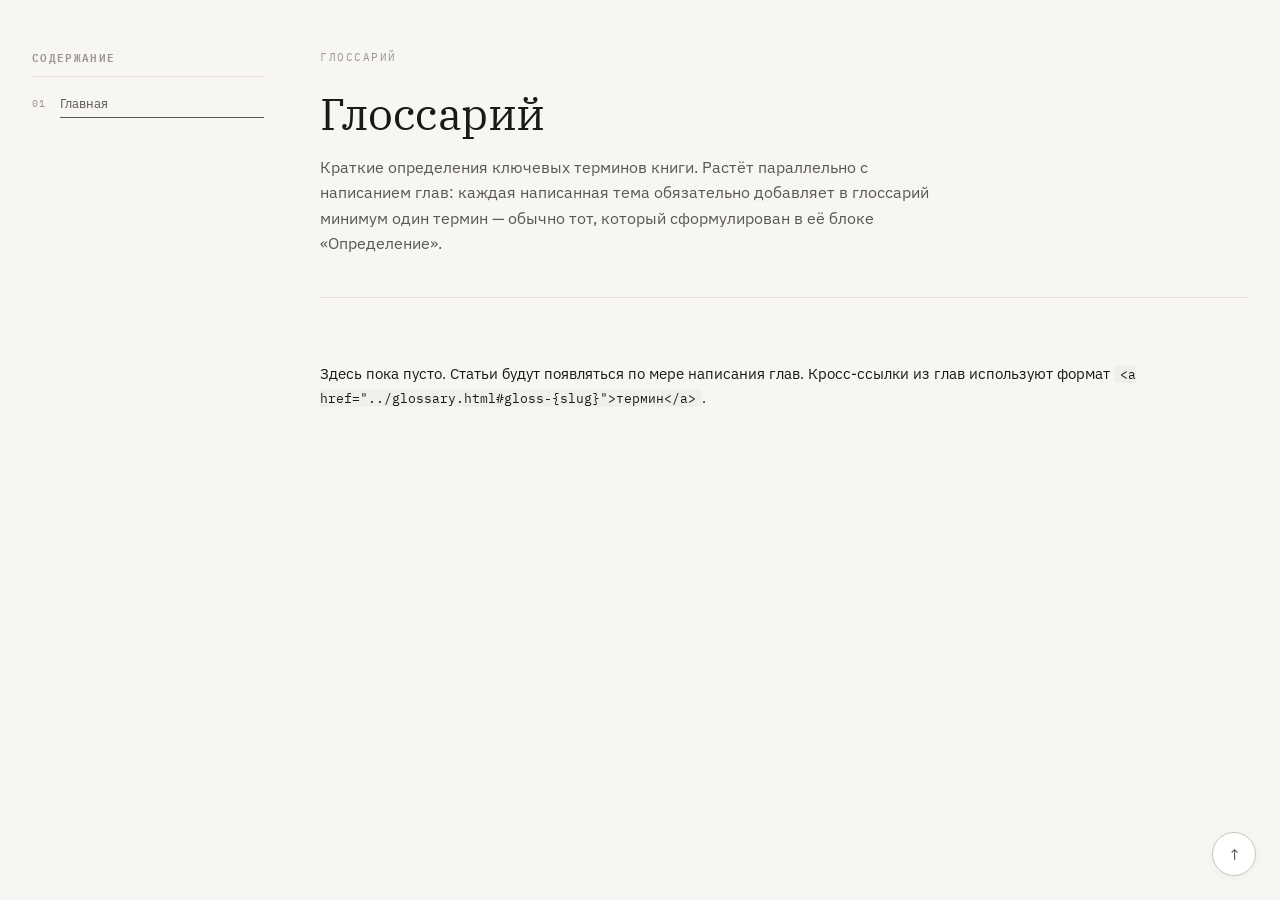
==== glossary.html @ 3cd554d7 "Каркас глоссария, путь в 00-intro, dependabot" ====
<!DOCTYPE html>
<html lang="ru">
<head>
  <meta charset="UTF-8">
  <meta name="viewport" content="width=device-width, initial-scale=1.0">
  <title>Глоссарий — Системный анализ: карманный справочник</title>
  <link rel="stylesheet" href="styles.css">
</head>
<body>
<div class="layout">

<!-- TOC-GLOBAL-INCLUDE -->
<aside class="toc-global">
  <div class="toc-label">Содержание</div>
  <ol>
    <li><a href="index.html">Главная</a></li>
  </ol>
</aside>
<!-- /TOC-GLOBAL-INCLUDE -->

<main>

<article class="chapter" id="glossary">

  <header class="chapter-header">
    <span class="chapter-num">Глоссарий</span>
    <h1>Глоссарий</h1>
    <p class="chapter-lede">
      Краткие определения ключевых терминов книги. Растёт параллельно с написанием глав: каждая написанная тема обязательно добавляет в глоссарий минимум один термин — обычно тот, который сформулирован в её блоке «Определение».
    </p>
  </header>

  <p class="section-lede" style="margin-top: 2rem;">
    Здесь пока пусто. Статьи будут появляться по мере написания глав.
    Кросс-ссылки из глав используют формат <code>&lt;a href="../glossary.html#gloss-{slug}"&gt;термин&lt;/a&gt;</code>.
  </p>

  <!-- Пример структуры будущей статьи (закомментирован):

  <section id="gloss-idempotency">
    <h2>Идемпотентность</h2>
    <p>Свойство операции, при котором повторное выполнение с теми же входными данными
    приводит к тому же результату. См. <a href="chapters/15-cross-cutting.html#ch15-idempotency">гл. 15</a>.</p>
  </section>

  -->

</article>

</main>

</div>

<a href="#top" class="back-to-top" aria-label="Наверх">↑</a>

</body>
</html>
---- styles.css ----
/* =====================================================
   Системный анализ: карманный справочник
   Дизайн-система v1.0
   ===================================================== */

@import url('https://fonts.googleapis.com/css2?family=IBM+Plex+Sans:wght@400;500;600;700&family=IBM+Plex+Mono:wght@400;500&family=IBM+Plex+Serif:ital,wght@0,400;1,400;1,500&display=swap');

*, *::before, *::after { box-sizing: border-box; margin: 0; padding: 0; }

:root {
  /* Базовые */
  --bg: #f7f6f3;
  --surface: #ffffff;
  --surface-2: #f0efe9;
  --border: #e2e0d8;
  --border-strong: #c8c5bb;
  --text: #1a1917;
  --text-2: #5a5855;
  --text-3: #9a9793;

  /* Семантические — приглушённые */
  --def-bg: #f4f3fb;
  --def-border: #d8d4ef;
  --def-accent: #3c3489;

  --do-bg: #eff5ec;
  --do-border: #cfdfc6;
  --do-accent: #27500a;

  --dont-bg: #fbf0eb;
  --dont-border: #ecd3c8;
  --dont-accent: #712b13;

  --warn-bg: #fbf3e3;
  --warn-border: #ecdcb1;
  --warn-accent: #633806;

  /* Шрифты */
  --font: 'IBM Plex Sans', sans-serif;
  --serif: 'IBM Plex Serif', Georgia, serif;
  --mono: 'IBM Plex Mono', monospace;

  /* Радиусы */
  --r: 6px;
  --r-lg: 10px;
}

html { scroll-behavior: smooth; }

body {
  font-family: var(--font);
  background: var(--bg);
  color: var(--text);
  font-size: 14.5px;
  line-height: 1.65;
  padding: 0;
  -webkit-font-smoothing: antialiased;
}

/* ─────────────────────────────────────────────
   LAYOUT: левая навигация + контент + правая навигация
   ───────────────────────────────────────────── */

.layout {
  display: grid;
  grid-template-columns: 240px minmax(0, 1fr);
  max-width: 1280px;
  margin: 0 auto;
  gap: 48px;
  padding: 3rem 2rem;
}

/* На широких экранах появляется правая колонка с локальной навигацией главы */
@media (min-width: 1500px) {
  .layout {
    grid-template-columns: 240px minmax(0, 1fr) 220px;
    max-width: 1560px;
  }
}

/* ─────────────────────────────────────────────
   LEFT TOC (глобальная навигация по главам)
   ───────────────────────────────────────────── */

.toc-global {
  position: sticky;
  top: 2rem;
  align-self: start;
  max-height: calc(100vh - 4rem);
  overflow-y: auto;
  font-size: 13px;
  padding-right: 8px;
}

.toc-global .toc-label {
  font-size: 11px;
  font-weight: 600;
  letter-spacing: .12em;
  text-transform: uppercase;
  color: var(--text-3);
  font-family: var(--mono);
  margin-bottom: 14px;
  padding-bottom: 10px;
  border-bottom: 1px solid var(--border);
}

.toc-global .toc-part {
  margin-top: 18px;
  margin-bottom: 6px;
  font-family: var(--mono);
  font-size: 10px;
  letter-spacing: .12em;
  text-transform: uppercase;
  color: var(--text-3);
}
.toc-global .toc-part:first-child { margin-top: 0; }

.toc-global ol {
  list-style: none;
  padding: 0;
  counter-reset: tocchap;
}
.toc-global ol li {
  counter-increment: tocchap;
  position: relative;
  padding-left: 28px;
  margin-bottom: 3px;
}
.toc-global ol li::before {
  content: counter(tocchap, decimal-leading-zero);
  position: absolute;
  left: 0;
  top: 5px;
  font-family: var(--mono);
  font-size: 10px;
  color: var(--text-3);
  letter-spacing: .05em;
}
.toc-global ol li a {
  color: var(--text-2);
  text-decoration: none;
  display: block;
  padding: 4px 0;
  line-height: 1.35;
  transition: color .15s;
}
.toc-global ol li a:hover,
.toc-global ol li a.is-current {
  color: var(--text);
  font-weight: 500;
}

/* ─────────────────────────────────────────────
   RIGHT TOC (локальная навигация по темам главы)
   ───────────────────────────────────────────── */

.toc-local {
  display: none;
  position: sticky;
  top: 2rem;
  align-self: start;
  max-height: calc(100vh - 4rem);
  overflow-y: auto;
  font-size: 12.5px;
  padding-left: 12px;
  border-left: 1px solid var(--border);
}

@media (min-width: 1500px) {
  .toc-local { display: block; }
}

.toc-local .toc-label {
  font-size: 10.5px;
  font-weight: 600;
  letter-spacing: .12em;
  text-transform: uppercase;
  color: var(--text-3);
  font-family: var(--mono);
  margin-bottom: 14px;
}

.toc-local ul { list-style: none; padding: 0; }
.toc-local ul li { margin-bottom: 4px; }
.toc-local ul li a {
  color: var(--text-2);
  text-decoration: none;
  display: block;
  padding: 3px 0;
  line-height: 1.4;
}
.toc-local ul li a:hover,
.toc-local ul li a.is-current {
  color: var(--text);
  font-weight: 500;
}

/* ─────────────────────────────────────────────
   MAIN: контент
   ───────────────────────────────────────────── */

main { min-width: 0; }

/* Ширина прозы ограничена для читаемости.
   Покрывает и книгу (main > article > section), и meta-документы (main > section). */
main > article > section > p,
main > article > section > .section-lede,
main > article > section > h3,
main > article > section > h4,
main > article > section > blockquote,
main > article > section > ul:not(.checklist),
main > article > section > ol,
main > article > section > .card,
main > section > p,
main > section > .section-lede,
main > section > h3,
main > section > h4,
main > section > blockquote,
main > section > ul:not(.checklist),
main > section > ol,
main > section > .card {
  max-width: 760px;
}
/* Исключения — компоненты, которым нужна полная ширина */
main .do-dont,
main table.compare,
main .template,
main .persona,
main .outline,
main .palette,
main .code-block,
main .margin-host {
  max-width: none;
}
main .card p,
main .card ul,
main .card ol { max-width: none; }

/* ─────────────────────────────────────────────
   HERO / Заголовок главы или документа
   ───────────────────────────────────────────── */

.hero, .chapter-header {
  margin-bottom: 4rem;
  padding-bottom: 2.5rem;
  border-bottom: 1px solid var(--border);
}

.eyebrow, .chapter-num {
  font-family: var(--mono);
  font-size: 11px;
  letter-spacing: .14em;
  text-transform: uppercase;
  color: var(--text-3);
  margin-bottom: 1.5rem;
  display: block;
}

.hero h1, .chapter-header h1 {
  font-family: var(--serif);
  font-weight: 400;
  font-size: 44px;
  line-height: 1.1;
  letter-spacing: -.01em;
  margin-bottom: 1rem;
  max-width: 760px;
}
.hero h1 em, .chapter-header h1 em {
  font-style: italic;
  color: var(--text-2);
}

.hero .lede, .chapter-lede {
  font-size: 16px;
  color: var(--text-2);
  max-width: 620px;
  line-height: 1.6;
}

.hero .meta {
  display: flex;
  gap: 32px;
  margin-top: 2rem;
  font-size: 12px;
  color: var(--text-3);
  font-family: var(--mono);
}
.hero .meta span strong {
  color: var(--text);
  font-weight: 500;
  margin-left: 6px;
}

/* ─────────────────────────────────────────────
   SECTION / Тема внутри главы
   ───────────────────────────────────────────── */

section {
  margin-bottom: 4.5rem;
  scroll-margin-top: 2rem;
}

section > .section-num {
  font-family: var(--mono);
  font-size: 11px;
  letter-spacing: .12em;
  text-transform: uppercase;
  color: var(--text-3);
  margin-bottom: 8px;
  display: block;
}

section > h2 {
  font-family: var(--serif);
  font-weight: 400;
  font-size: 28px;
  line-height: 1.2;
  margin-bottom: .4rem;
  letter-spacing: -.005em;
  max-width: 760px;
}

section > .section-lede {
  font-size: 15px;
  color: var(--text-2);
  margin-bottom: 2rem;
  max-width: 700px;
}

h3 {
  font-family: var(--font);
  font-weight: 600;
  font-size: 17px;
  margin: 2rem 0 .8rem;
  color: var(--text);
}

p { margin-bottom: 1rem; }
p:last-child { margin-bottom: 0; }
strong { font-weight: 600; }
em { font-style: italic; color: var(--text-2); }

ul, ol { padding-left: 1.5rem; margin-bottom: 1rem; }
li { margin-bottom: .4rem; }
li::marker { color: var(--text-3); }

a {
  color: var(--def-accent);
  text-decoration: none;
  border-bottom: 1px solid currentColor;
}
a:hover { color: var(--text); }

code {
  font-family: var(--mono);
  font-size: 12.5px;
  background: var(--surface-2);
  padding: 1px 6px;
  border-radius: 4px;
  color: var(--text);
}

/* ─────────────────────────────────────────────
   CARDS — карточки для разных семантик
   ───────────────────────────────────────────── */

.card {
  background: var(--surface);
  border: 1px solid var(--border);
  border-radius: var(--r-lg);
  padding: 1.4rem 1.6rem;
  margin-bottom: 1rem;
}

.card-label {
  font-family: var(--mono);
  font-size: 10.5px;
  letter-spacing: .12em;
  text-transform: uppercase;
  font-weight: 500;
  margin-bottom: 10px;
  display: inline-flex;
  align-items: center;
  gap: 6px;
}
.card-label::before {
  content: '';
  width: 6px; height: 6px;
  border-radius: 50%;
  background: currentColor;
  display: inline-block;
}

.card--def { background: var(--def-bg); border-color: var(--def-border); }
.card--def .card-label { color: var(--def-accent); }
.card--do { background: var(--do-bg); border-color: var(--do-border); }
.card--do .card-label { color: var(--do-accent); }
.card--dont { background: var(--dont-bg); border-color: var(--dont-border); }
.card--dont .card-label { color: var(--dont-accent); }
.card--warn { background: var(--warn-bg); border-color: var(--warn-border); }
.card--warn .card-label { color: var(--warn-accent); }

/* ─────────────────────────────────────────────
   DO / DONT — двухколоночные блоки
   ───────────────────────────────────────────── */

.do-dont {
  display: grid;
  grid-template-columns: 1fr 1fr;
  gap: 14px;
  margin-bottom: 1rem;
}
@media (max-width: 700px) {
  .do-dont { grid-template-columns: 1fr; }
}
.do-dont .card { margin: 0; }
.do-dont ul { padding-left: 1.2rem; margin: 0; }
.do-dont li { font-size: 13.5px; }

/* ─────────────────────────────────────────────
   CODE BLOCK
   Простая ручная разметка через span'ы.
   Использование:
     <pre class="code-block" data-lang="sql">
       <span class="c-keyword">SELECT</span> id, name <span class="c-keyword">FROM</span> users;
     </pre>
   Поддерживаемые классы внутри:
     .c-keyword  — ключевые слова (SELECT, function, return, GET)
     .c-string   — строковые литералы
     .c-number   — числа
     .c-comment  — комментарии
     .c-method   — имена методов и функций
     .c-url      — URL и пути
     .c-tag      — HTML/XML теги
     .c-attr     — атрибуты тегов
     .c-property — свойства объектов
   Модификаторы:
     data-lang="sql"   — добавляет метку языка в правом верхнем углу
     class="shell"     — терминальный блок с префиксом $
     class="numbered"  — номера строк (использовать с code-line)
   ───────────────────────────────────────────── */

.code-block {
  position: relative;
  background: var(--surface-2);
  border: 1px solid var(--border);
  border-radius: var(--r);
  padding: 1rem 1.2rem;
  font-family: var(--mono);
  font-size: 12.5px;
  line-height: 1.65;
  margin-bottom: 1rem;
  overflow-x: auto;
  color: var(--text);
  white-space: pre;
  tab-size: 2;
}

/* Метка языка в правом верхнем углу */
.code-block[data-lang]::before {
  content: attr(data-lang);
  position: absolute;
  top: 8px;
  right: 12px;
  font-family: var(--mono);
  font-size: 9.5px;
  letter-spacing: .12em;
  text-transform: uppercase;
  color: var(--text-3);
  background: var(--bg);
  padding: 2px 6px;
  border-radius: 3px;
  border: 1px solid var(--border);
  font-weight: 500;
}

/* Подсветка токенов */
.code-block .c-comment  { color: var(--text-3); font-style: italic; }
.code-block .c-keyword  { color: var(--def-accent); font-weight: 500; }
.code-block .c-string   { color: var(--do-accent); }
.code-block .c-number   { color: var(--warn-accent); }
.code-block .c-method   { color: #1a5683; }
.code-block .c-url      { color: var(--def-accent); text-decoration: underline; text-decoration-style: dotted; text-underline-offset: 2px; }
.code-block .c-tag      { color: var(--dont-accent); }
.code-block .c-attr     { color: #6b4a8c; }
.code-block .c-property { color: #1a5683; }

/* Shell — терминальный блок */
.code-block.shell { background: #1d1c1a; color: #e8e6e0; border-color: #2c2a26; }
.code-block.shell .c-comment { color: #8d8b85; }
.code-block.shell .c-keyword { color: #c7b08e; }
.code-block.shell .c-string  { color: #a3c98c; }
.code-block.shell .c-method  { color: #88aed4; }
.code-block.shell .c-url     { color: #a6b8d9; }
.code-block.shell[data-lang]::before { background: #2c2a26; border-color: #3a3833; color: #c7c4be; }
.code-block.shell .prompt::before {
  content: '$ ';
  color: var(--text-3);
  user-select: none;
}

/* Inline-код в строке остаётся как есть, но добавим поддержку токенов и в нём */
code .c-keyword { color: var(--def-accent); font-weight: 500; }
code .c-string  { color: var(--do-accent); }

/* Опциональная нумерация строк */
.code-block.numbered { counter-reset: codeline; padding-left: 3.5rem; }
.code-block.numbered .code-line { counter-increment: codeline; display: block; position: relative; }
.code-block.numbered .code-line::before {
  content: counter(codeline);
  position: absolute;
  left: -2.5rem;
  width: 1.8rem;
  text-align: right;
  color: var(--text-3);
  font-size: 11.5px;
  user-select: none;
}

/* ─────────────────────────────────────────────
   COMPARE TABLES
   ───────────────────────────────────────────── */

table.compare {
  width: 100%;
  border-collapse: collapse;
  margin-bottom: 1rem;
  font-size: 13.5px;
  border: 1px solid var(--border);
  border-radius: var(--r-lg);
  overflow: hidden;
}
table.compare th, table.compare td {
  text-align: left;
  padding: 11px 14px;
  border-bottom: 1px solid var(--border);
  vertical-align: top;
}
table.compare th {
  background: var(--surface-2);
  font-weight: 600;
  font-size: 11.5px;
  letter-spacing: .04em;
  text-transform: uppercase;
  color: var(--text-2);
}
table.compare tr:last-child td { border-bottom: 0; }
table.compare tbody tr:nth-child(even) { background: var(--surface); }
table.compare tbody tr:nth-child(odd) { background: var(--bg); }
table.compare td:first-child {
  font-weight: 500;
  color: var(--text);
  width: 22%;
}

/* ─────────────────────────────────────────────
   CHECKLIST
   ───────────────────────────────────────────── */

.checklist {
  list-style: none;
  padding: 0;
  max-width: 760px;
}
.checklist li {
  padding-left: 26px;
  position: relative;
  margin-bottom: .5rem;
}
.checklist li::before {
  content: '';
  position: absolute;
  left: 0;
  top: 4px;
  width: 14px; height: 14px;
  border: 1.5px solid var(--border-strong);
  border-radius: 3px;
  background: var(--surface);
}

/* ─────────────────────────────────────────────
   BLOCKQUOTE / Цитата-принцип
   ───────────────────────────────────────────── */

blockquote {
  border-left: 2px solid var(--border-strong);
  padding: .2rem 0 .2rem 1.2rem;
  margin: 1rem 0;
  font-family: var(--serif);
  font-style: italic;
  color: var(--text-2);
  font-size: 15px;
}
blockquote cite {
  display: block;
  margin-top: 8px;
  font-family: var(--font);
  font-style: normal;
  font-size: 12px;
  color: var(--text-3);
  letter-spacing: .04em;
}
blockquote cite::before { content: '— '; }

/* ─────────────────────────────────────────────
   MARGIN NOTES — заметки на полях
   ───────────────────────────────────────────── */

.margin-host {
  margin-bottom: 1rem;
}
.margin-host .margin-content > * { max-width: none !important; }
.margin-host .margin-note {
  background: var(--surface-2);
  border-left: 2px solid var(--border-strong);
  padding: 10px 14px;
  margin-top: 12px;
  font-size: 12.5px;
  color: var(--text-2);
  line-height: 1.55;
}
.margin-host .margin-note .card-label {
  font-size: 10px;
  color: var(--text-3);
  margin-bottom: 6px;
}
.margin-host .margin-note p { margin-bottom: 0; max-width: none; }

/* На широких экранах margin note выносится в правое поле */
@media (min-width: 1100px) {
  .margin-host {
    display: grid;
    grid-template-columns: minmax(0, 1fr) 220px;
    gap: 24px;
    align-items: start;
  }
  .margin-host .margin-note {
    margin-top: 0;
    border-left: 1px solid var(--border-strong);
    background: transparent;
    padding-left: 14px;
    font-size: 12px;
  }
}

/* ─────────────────────────────────────────────
   SVG ILLUSTRATIONS
   ───────────────────────────────────────────── */

.svg-frame {
  background: var(--surface);
  border: 1px solid var(--border);
  border-radius: var(--r-lg);
  padding: 1.2rem;
  text-align: center;
  margin-bottom: 1rem;
}
.svg-frame svg {
  max-width: 100%;
  height: auto;
}
.svg-frame .caption {
  font-size: 12px;
  color: var(--text-3);
  margin-top: 10px;
  font-family: var(--mono);
  letter-spacing: .04em;
}

/* ─────────────────────────────────────────────
   OUTLINE — оглавление на главной
   ───────────────────────────────────────────── */

.outline {
  background: var(--surface);
  border: 1px solid var(--border);
  border-radius: var(--r-lg);
  padding: 1.5rem 1.8rem;
  margin-bottom: 1.5rem;
  max-width: 760px;
}
.outline-part {
  margin-bottom: 1.4rem;
}
.outline-part:last-child { margin-bottom: 0; }
.outline-part-title {
  font-family: var(--mono);
  font-size: 11px;
  letter-spacing: .14em;
  text-transform: uppercase;
  color: var(--text-3);
  margin-bottom: 8px;
  display: flex;
  align-items: baseline;
  gap: 12px;
}
.outline-part-title strong {
  color: var(--text);
  font-weight: 600;
}
.outline-chapters {
  list-style: none;
  padding: 0;
  border-left: 1px solid var(--border);
  padding-left: 16px;
  margin-left: 4px;
}
.outline-chapters li {
  padding: 5px 0;
  font-size: 14px;
  display: flex;
  gap: 14px;
  align-items: baseline;
}
.outline-chapters li .ch-num {
  font-family: var(--mono);
  font-size: 11px;
  color: var(--text-3);
  min-width: 22px;
}
.outline-chapters li a {
  color: var(--text);
  border-bottom: 0;
  font-weight: 500;
}
.outline-chapters li a:hover {
  color: var(--def-accent);
}

/* ─────────────────────────────────────────────
   "BACK TO TOP" button
   ───────────────────────────────────────────── */

.back-to-top {
  position: fixed;
  bottom: 24px;
  right: 24px;
  background: var(--surface);
  border: 1px solid var(--border-strong);
  border-radius: 50%;
  width: 44px; height: 44px;
  display: flex;
  align-items: center;
  justify-content: center;
  cursor: pointer;
  color: var(--text-2);
  text-decoration: none;
  font-size: 16px;
  box-shadow: 0 2px 8px rgba(0,0,0,.04);
  transition: color .15s, border-color .15s;
}
.back-to-top:hover {
  color: var(--text);
  border-color: var(--text-3);
}

/* ─────────────────────────────────────────────
   META — стили для документов о книге (редстандарт, гайды)
   Эти классы не используются в самой книге, но нужны общему styles.css,
   чтобы документы из meta/ могли подключать его без inline-стилей.
   ───────────────────────────────────────────── */

/* Подзаголовки для описания читателей/персон в редстандарте */
.reader-heading {
  font-family: var(--font);
  font-weight: 600;
  font-size: 15px;
  margin: 1.5rem 0 .5rem;
  color: var(--text);
}

/* Quickstart — краткое содержание для соавтора в начале meta-документа */
.quickstart {
  background: var(--surface);
  border: 1px solid var(--border);
  border-left: 3px solid var(--def-accent);
  border-radius: var(--r-lg);
  padding: 1.6rem 1.8rem;
  margin-bottom: 4rem;
  max-width: 820px;
}
.quickstart-title {
  font-family: var(--serif);
  font-weight: 400;
  font-size: 22px;
  margin: 0 0 .8rem;
  color: var(--text);
}
.quickstart > p {
  font-size: 13.5px;
  color: var(--text-2);
  margin-bottom: 1rem;
}
.quickstart-list {
  padding-left: 1.2rem;
  margin: 0;
}
.quickstart-list li {
  font-size: 13.5px;
  line-height: 1.6;
  margin-bottom: 6px;
}
.quickstart-list li strong {
  color: var(--text);
}

/* Шаблоны структур тем/глав */
.template {
  background: var(--surface);
  border: 1px solid var(--border);
  border-radius: var(--r-lg);
  padding: 1.2rem 1.4rem;
  margin-bottom: 1rem;
  max-width: 760px;
}
.template-head {
  display: flex;
  justify-content: space-between;
  align-items: baseline;
  margin-bottom: 1rem;
  padding-bottom: 10px;
  border-bottom: 1px solid var(--border);
  gap: 12px;
  flex-wrap: wrap;
}
.template-head .name { font-weight: 600; font-size: 14px; }
.template-head .for {
  font-family: var(--mono);
  font-size: 10.5px;
  letter-spacing: .08em;
  color: var(--text-3);
  text-transform: uppercase;
}
.template ol {
  list-style: none;
  padding: 0;
  counter-reset: step;
}
.template ol li {
  counter-increment: step;
  padding-left: 32px;
  position: relative;
  margin-bottom: 8px;
  font-size: 13.5px;
}
.template ol li::before {
  content: counter(step);
  position: absolute;
  left: 0;
  top: 0;
  width: 22px; height: 22px;
  border-radius: 50%;
  background: var(--surface-2);
  color: var(--text-2);
  font-family: var(--mono);
  font-size: 11px;
  display: flex;
  align-items: center;
  justify-content: center;
  font-weight: 500;
}

/* Подразделы внутри главы (4-й уровень иерархии) */
.outline-subchapters {
  list-style: none;
  padding: 4px 0 8px 36px;
  margin: 0;
  font-size: 13px;
  color: var(--text-2);
  width: 100%;
}
.outline-subchapters li {
  padding: 2px 0;
  display: flex;
  gap: 10px;
  align-items: baseline;
}
.outline-subchapters li::before {
  content: '·';
  color: var(--text-3);
  flex-shrink: 0;
}
.outline-chapters > li { flex-wrap: wrap; }

/* Палитра — образцы цветов */
.palette {
  display: grid;
  grid-template-columns: repeat(auto-fill, minmax(160px, 1fr));
  gap: 12px;
  margin-bottom: 1rem;
}
.swatch {
  border: 1px solid var(--border);
  border-radius: var(--r);
  overflow: hidden;
  background: var(--surface);
}
.swatch-color {
  height: 56px;
  border-bottom: 1px solid var(--border);
}
.swatch-info { padding: 8px 10px; font-size: 11.5px; }
.swatch-info .name { font-weight: 500; }
.swatch-info .hex { font-family: var(--mono); color: var(--text-3); font-size: 10.5px; }

/* Persona card — для разделов о ролях/ревью */
.persona {
  background: var(--surface);
  border: 1px solid var(--border);
  border-radius: var(--r-lg);
  padding: 1.4rem 1.6rem;
  margin-bottom: 1rem;
  max-width: 760px;
}
.persona-head {
  display: flex;
  justify-content: space-between;
  align-items: baseline;
  gap: 16px;
  margin-bottom: 12px;
  padding-bottom: 10px;
  border-bottom: 1px solid var(--border);
}
.persona-head .name { font-weight: 600; font-size: 15px; }
.persona-head .role {
  font-family: var(--mono);
  font-size: 10.5px;
  letter-spacing: .08em;
  text-transform: uppercase;
  color: var(--text-3);
}
.persona p { font-size: 13.5px; margin-bottom: 8px; }
.persona ul { padding-left: 1.2rem; margin-top: 8px; margin-bottom: 0; }
.persona ul li { font-size: 13.5px; margin-bottom: 4px; }

/* Альтернативная svg-обёртка с маленьким caption (используется в meta) */
.svg-demo {
  background: var(--surface);
  border: 1px solid var(--border);
  border-radius: var(--r-lg);
  padding: 1.2rem;
  text-align: center;
  margin-bottom: 1rem;
}
.svg-demo svg { max-width: 100%; height: auto; }
.svg-demo .caption {
  font-size: 12px;
  color: var(--text-3);
  margin-top: 10px;
  font-family: var(--mono);
  letter-spacing: .04em;
}

/* Hero meta — авторы/версия/дата под заголовком */
.hero .meta {
  display: flex;
  gap: 32px;
  margin-top: 2rem;
  font-size: 12px;
  color: var(--text-3);
  font-family: var(--mono);
  flex-wrap: wrap;
}
.hero .meta span strong {
  color: var(--text);
  font-weight: 500;
  margin-left: 6px;
}

/* Eyebrow — служебная плашка над h1 в hero */
.eyebrow {
  font-family: var(--mono);
  font-size: 11px;
  letter-spacing: .14em;
  text-transform: uppercase;
  color: var(--text-3);
  margin-bottom: 1.5rem;
  display: block;
}

/* ─────────────────────────────────────────────
   NOTE / Подвал
   ───────────────────────────────────────────── */

.note {
  border-top: 1px solid var(--border);
  padding-top: 2rem;
  margin-top: 3rem;
  font-size: 13px;
  color: var(--text-3);
  text-align: center;
}
.note .mark {
  font-family: var(--mono);
  font-size: 11px;
  letter-spacing: .1em;
}

/* ─────────────────────────────────────────────
   RESPONSIVE
   ───────────────────────────────────────────── */

@media (max-width: 900px) {
  .layout {
    grid-template-columns: 1fr;
    gap: 24px;
    padding: 2rem 1.2rem;
  }
  .toc-global {
    position: static;
    max-height: none;
  }
  .hero h1, .chapter-header h1 { font-size: 32px; }
  section > h2 { font-size: 24px; }
}
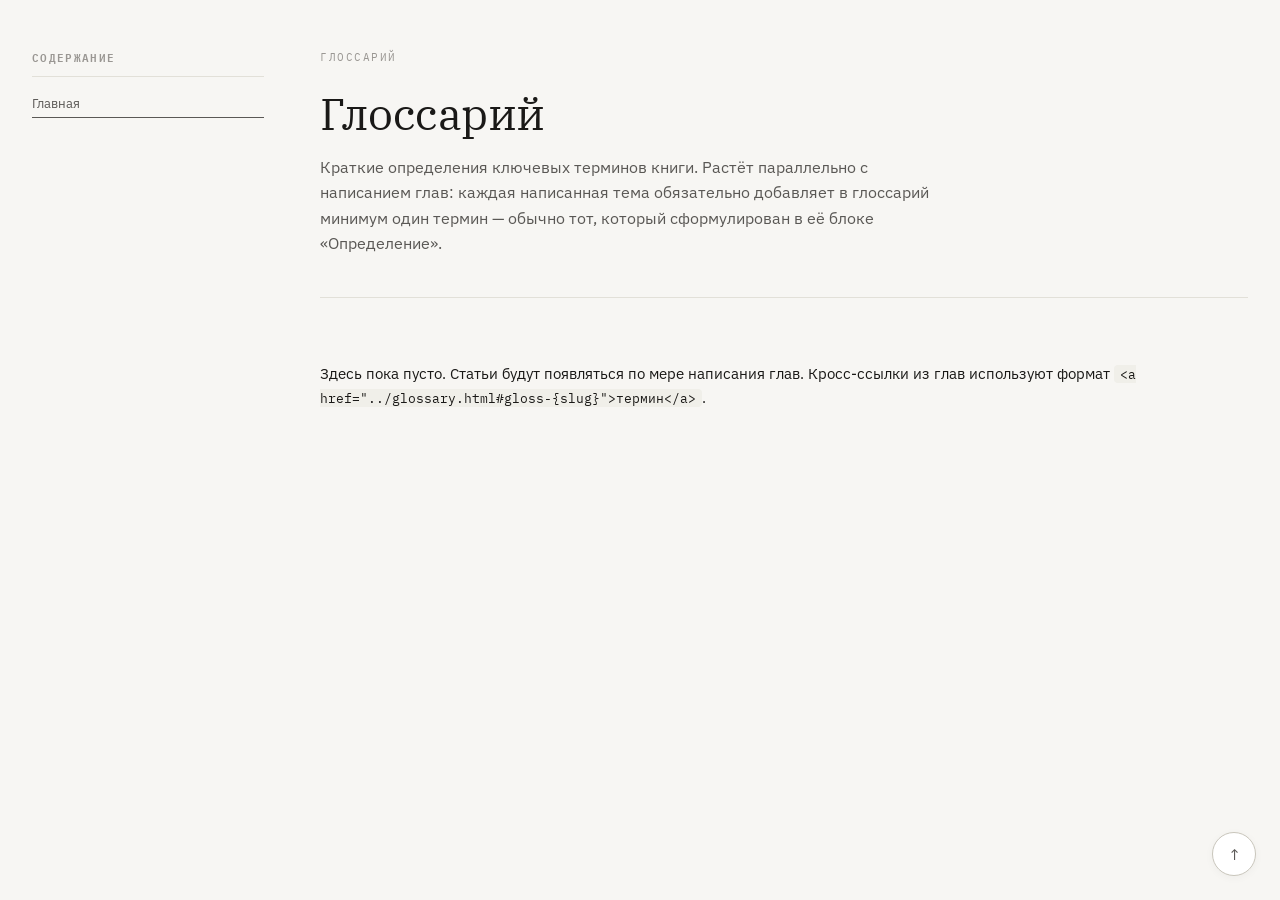
==== commit 32c9026e: "Синхронизация документации и навигации после аудита репо" ====
--- a/glossary.html
+++ b/glossary.html
@@ -10,7 +10,7 @@
 <div class="layout">
 
 <!-- TOC-GLOBAL-INCLUDE -->
-<aside class="toc-global">
+<aside class="toc-global toc-flat">
   <div class="toc-label">Содержание</div>
   <ol>
     <li><a href="index.html">Главная</a></li>
--- a/styles.css
+++ b/styles.css
@@ -148,6 +148,18 @@
 .toc-global ol li a.is-current {
   color: var(--text);
   font-weight: 500;
+}
+
+/* Модификатор для TOC meta-документов (редстандарт, глоссарий и пр.) —
+   отключает автонумерацию, оставляя только названия пунктов.
+   Нужен там, где навигация плоская и числа в TOC не должны конкурировать
+   с собственной нумерацией секций (§ 00, § 01...). */
+.toc-global.toc-flat ol li {
+  padding-left: 0;
+  counter-increment: none;
+}
+.toc-global.toc-flat ol li::before {
+  content: none;
 }
 
 /* ─────────────────────────────────────────────
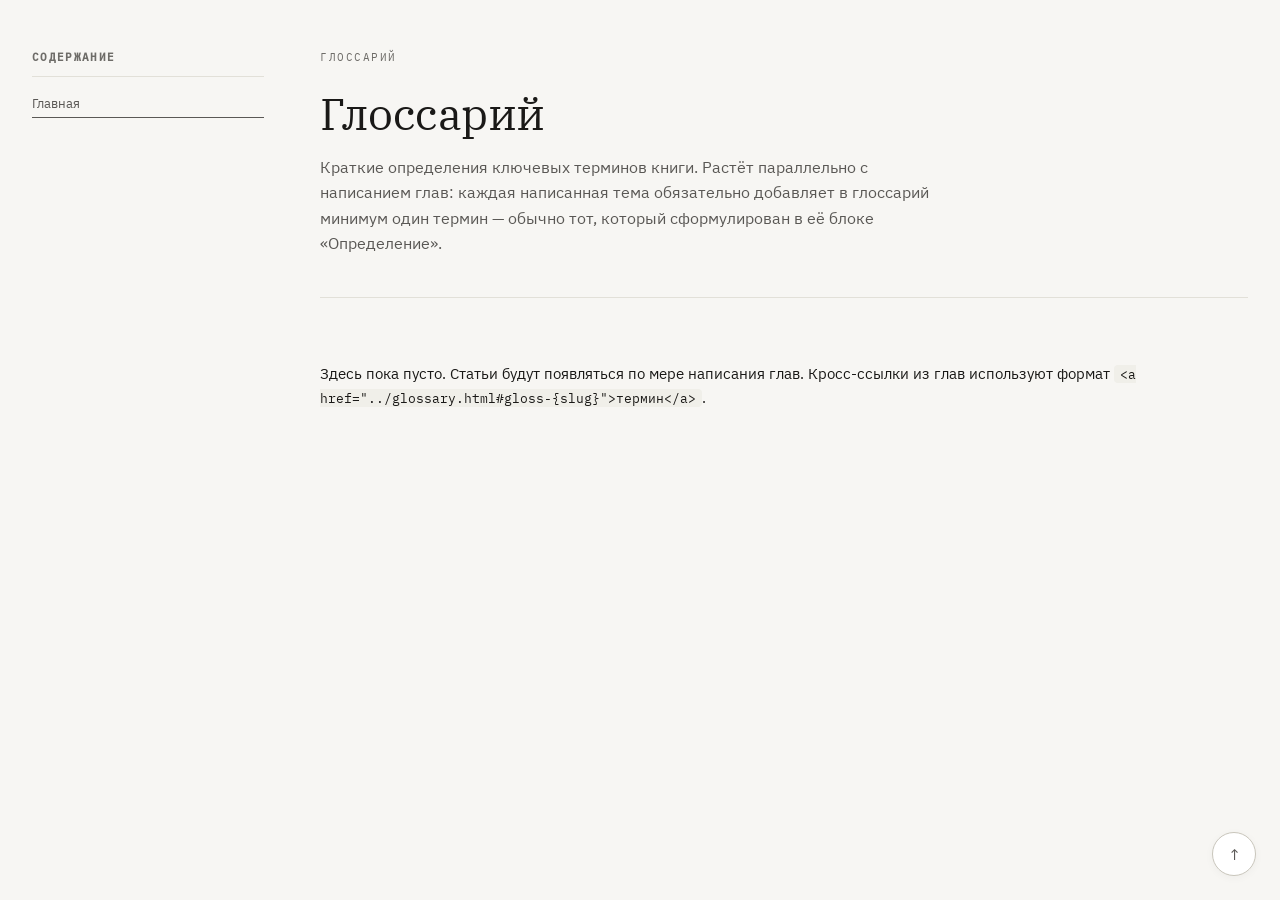
==== commit 18c396f4: "Гигиена инфраструктуры (итерация А)" ====
--- a/glossary.html
+++ b/glossary.html
@@ -6,7 +6,7 @@
   <title>Глоссарий — Системный анализ: карманный справочник</title>
   <link rel="stylesheet" href="styles.css">
 </head>
-<body>
+<body id="top">
 <div class="layout">
 
 <!-- TOC-GLOBAL-INCLUDE -->
--- a/styles.css
+++ b/styles.css
@@ -3,7 +3,59 @@
    Дизайн-система v1.0
    ===================================================== */
 
-@import url('https://fonts.googleapis.com/css2?family=IBM+Plex+Sans:wght@400;500;600;700&family=IBM+Plex+Mono:wght@400;500&family=IBM+Plex+Serif:ital,wght@0,400;1,400;1,500&display=swap');
+/* Локальные шрифты IBM Plex.
+   Файлы лежат в assets/fonts/, см. assets/fonts/README.md.
+   Лицензия SIL OFL 1.1, источник: github.com/IBM/plex */
+
+@font-face {
+  font-family: 'IBM Plex Sans';
+  font-style: normal;
+  font-weight: 400;
+  font-display: swap;
+  src: url('assets/fonts/IBMPlexSans-Regular.woff2') format('woff2');
+}
+@font-face {
+  font-family: 'IBM Plex Sans';
+  font-style: normal;
+  font-weight: 500;
+  font-display: swap;
+  src: url('assets/fonts/IBMPlexSans-Medium.woff2') format('woff2');
+}
+@font-face {
+  font-family: 'IBM Plex Sans';
+  font-style: normal;
+  font-weight: 600;
+  font-display: swap;
+  src: url('assets/fonts/IBMPlexSans-SemiBold.woff2') format('woff2');
+}
+@font-face {
+  font-family: 'IBM Plex Serif';
+  font-style: normal;
+  font-weight: 400;
+  font-display: swap;
+  src: url('assets/fonts/IBMPlexSerif-Regular.woff2') format('woff2');
+}
+@font-face {
+  font-family: 'IBM Plex Serif';
+  font-style: italic;
+  font-weight: 400;
+  font-display: swap;
+  src: url('assets/fonts/IBMPlexSerif-Italic.woff2') format('woff2');
+}
+@font-face {
+  font-family: 'IBM Plex Mono';
+  font-style: normal;
+  font-weight: 400;
+  font-display: swap;
+  src: url('assets/fonts/IBMPlexMono-Regular.woff2') format('woff2');
+}
+@font-face {
+  font-family: 'IBM Plex Mono';
+  font-style: normal;
+  font-weight: 500;
+  font-display: swap;
+  src: url('assets/fonts/IBMPlexMono-Medium.woff2') format('woff2');
+}
 
 *, *::before, *::after { box-sizing: border-box; margin: 0; padding: 0; }
 
@@ -16,7 +68,7 @@
   --border-strong: #c8c5bb;
   --text: #1a1917;
   --text-2: #5a5855;
-  --text-3: #9a9793;
+  --text-3: #6e6c68;
 
   /* Семантические — приглушённые */
   --def-bg: #f4f3fb;
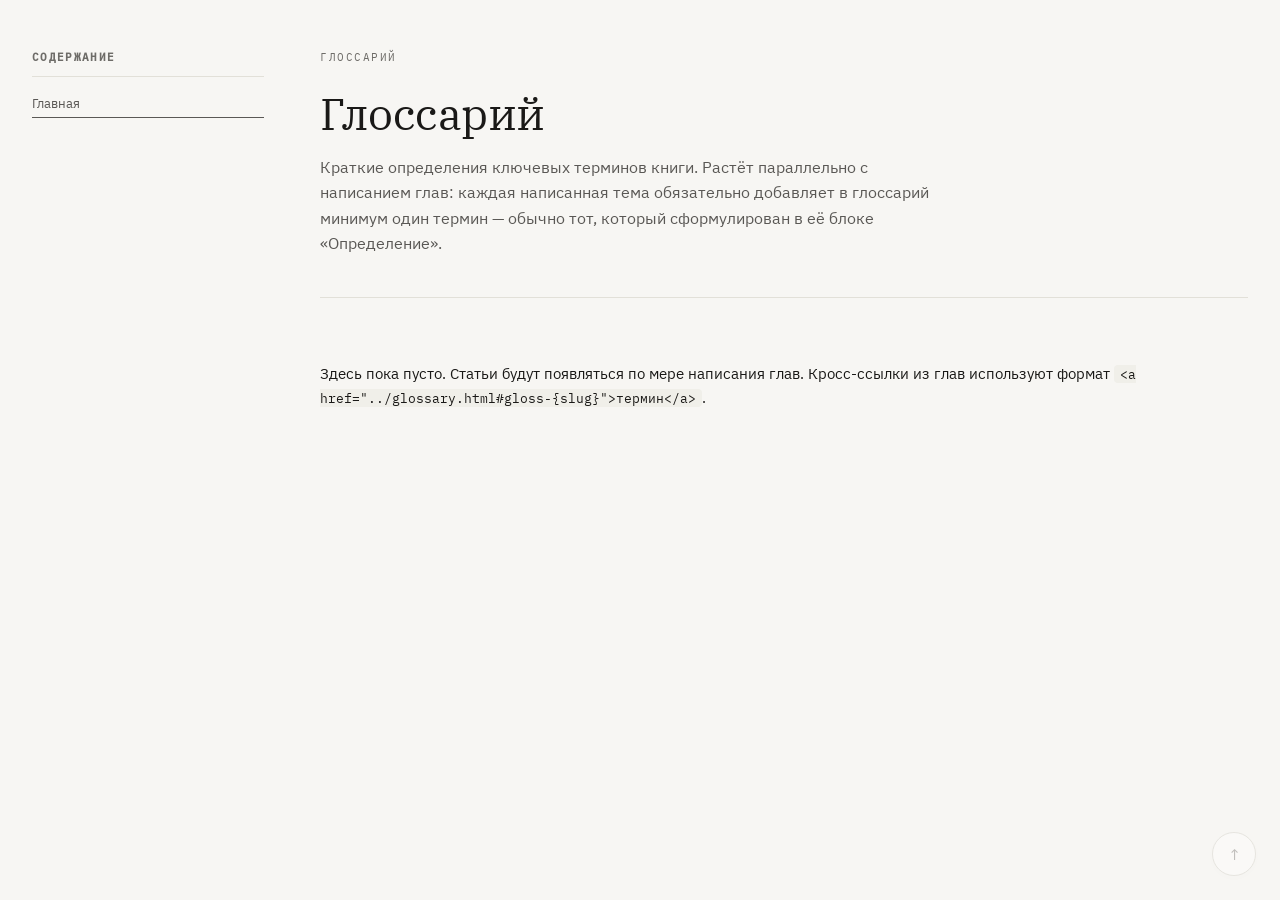
==== commit 365a9a71: "правка: итерация В.1 — остаточные правки из сводки 36 пунктов — styles.css: кнопка «наверх» полупроз" ====
--- a/glossary.html
+++ b/glossary.html
@@ -10,7 +10,9 @@
 <div class="layout">
 
 <!-- TOC-GLOBAL-INCLUDE -->
-<aside class="toc-global toc-flat">
+<!-- TOC намеренно не синхронизируется с index.html:
+     это плоский указатель для meta-документа -->
+<aside class="toc-global toc-flat" aria-label="Оглавление книги">
   <div class="toc-label">Содержание</div>
   <ol>
     <li><a href="index.html">Главная</a></li>
--- a/styles.css
+++ b/styles.css
@@ -187,6 +187,15 @@
   font-size: 10px;
   color: var(--text-3);
   letter-spacing: .05em;
+}
+/* Подсекция «Приложение» в книжном TOC — без автонумерации,
+   используется для глоссария и других элементов вне основной нумерации глав. */
+.toc-global ol.toc-appendix li {
+  padding-left: 0;
+  counter-increment: none;
+}
+.toc-global ol.toc-appendix li::before {
+  content: none;
 }
 .toc-global ol li a {
   color: var(--text-2);
@@ -811,9 +820,12 @@
   text-decoration: none;
   font-size: 16px;
   box-shadow: 0 2px 8px rgba(0,0,0,.04);
-  transition: color .15s, border-color .15s;
-}
-.back-to-top:hover {
+  opacity: .35;
+  transition: opacity .15s, color .15s, border-color .15s;
+}
+.back-to-top:hover,
+.back-to-top:focus-visible {
+  opacity: 1;
   color: var(--text);
   border-color: var(--text-3);
 }
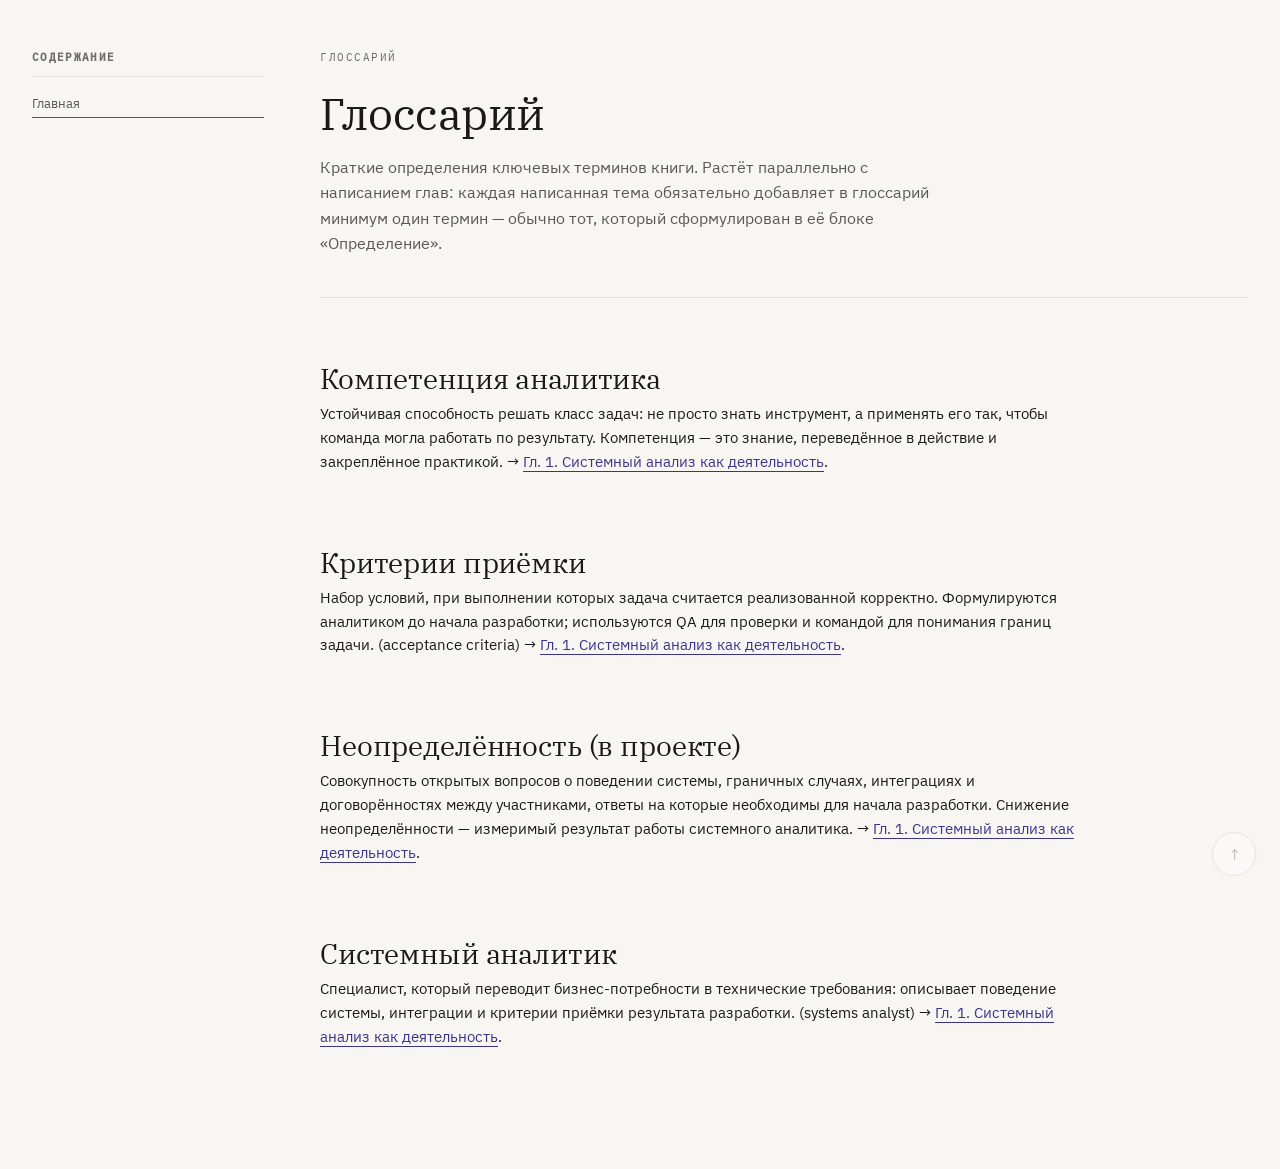
==== commit 5bec2f38: "глава: написана глава 1 «Системный анализ как деятельность» Добавлены пять тем по согласованным шабл" ====
--- a/glossary.html
+++ b/glossary.html
@@ -9,16 +9,16 @@
 <body id="top">
 <div class="layout">
 
-<!-- TOC-GLOBAL-INCLUDE -->
 <!-- TOC намеренно не синхронизируется с index.html:
-     это плоский указатель для meta-документа -->
+     это плоский указатель для meta-документа.
+     Маркеры TOC-GLOBAL-INCLUDE здесь не используются — build.py --sync-toc
+     обрабатывает только chapters/*.html. -->
 <aside class="toc-global toc-flat" aria-label="Оглавление книги">
   <div class="toc-label">Содержание</div>
   <ol>
     <li><a href="index.html">Главная</a></li>
   </ol>
 </aside>
-<!-- /TOC-GLOBAL-INCLUDE -->
 
 <main>
 
@@ -32,20 +32,31 @@
     </p>
   </header>
 
-  <p class="section-lede" style="margin-top: 2rem;">
-    Здесь пока пусто. Статьи будут появляться по мере написания глав.
-    Кросс-ссылки из глав используют формат <code>&lt;a href="../glossary.html#gloss-{slug}"&gt;термин&lt;/a&gt;</code>.
-  </p>
+  <!-- К -->
 
-  <!-- Пример структуры будущей статьи (закомментирован):
-
-  <section id="gloss-idempotency">
-    <h2>Идемпотентность</h2>
-    <p>Свойство операции, при котором повторное выполнение с теми же входными данными
-    приводит к тому же результату. См. <a href="chapters/15-cross-cutting.html#ch15-idempotency">гл. 15</a>.</p>
+  <section id="gloss-competency">
+    <h2>Компетенция аналитика</h2>
+    <p>Устойчивая способность решать класс задач: не просто знать инструмент, а применять его так, чтобы команда могла работать по результату. Компетенция — это знание, переведённое в действие и закреплённое практикой. → <a href="chapters/01-role.html#ch01-competencies">Гл. 1. Системный анализ как деятельность</a>.</p>
   </section>
 
-  -->
+  <section id="gloss-acceptance-criteria">
+    <h2>Критерии приёмки</h2>
+    <p>Набор условий, при выполнении которых задача считается реализованной корректно. Формулируются аналитиком до начала разработки; используются QA для проверки и командой для понимания границ задачи. (acceptance criteria) → <a href="chapters/01-role.html#ch01-role">Гл. 1. Системный анализ как деятельность</a>.</p>
+  </section>
+
+  <!-- Н -->
+
+  <section id="gloss-uncertainty">
+    <h2>Неопределённость (в проекте)</h2>
+    <p>Совокупность открытых вопросов о поведении системы, граничных случаях, интеграциях и договорённостях между участниками, ответы на которые необходимы для начала разработки. Снижение неопределённости — измеримый результат работы системного аналитика. → <a href="chapters/01-role.html#ch01-uncertainty">Гл. 1. Системный анализ как деятельность</a>.</p>
+  </section>
+
+  <!-- С -->
+
+  <section id="gloss-systems-analyst">
+    <h2>Системный аналитик</h2>
+    <p>Специалист, который переводит бизнес-потребности в технические требования: описывает поведение системы, интеграции и критерии приёмки результата разработки. (systems analyst) → <a href="chapters/01-role.html#ch01-adjacent-roles">Гл. 1. Системный анализ как деятельность</a>.</p>
+  </section>
 
 </article>
 
@@ -53,7 +64,7 @@
 
 </div>
 
-<a href="#top" class="back-to-top" aria-label="Наверх">↑</a>
+<a href="#top" class="back-to-top" aria-label="Наверх"><span aria-hidden="true">↑</span></a>
 
 </body>
 </html>
--- a/styles.css
+++ b/styles.css
@@ -171,6 +171,13 @@
   list-style: none;
   padding: 0;
   counter-reset: tocchap;
+}
+/* Если <ol> имеет HTML-атрибут start, синхронизируем CSS-счётчик с этой нумерацией:
+   первый li должен показать N, для этого счётчик до инкремента = N − 1.
+   Поддерживается современными Chrome/Edge/Safari; в старых браузерах
+   нумерация откатится к началу с 01 — это деградация без поломки. */
+.toc-global ol[start] {
+  counter-reset: tocchap calc(attr(start integer, 1) - 1);
 }
 .toc-global ol li {
   counter-increment: tocchap;
@@ -829,6 +836,10 @@
   color: var(--text);
   border-color: var(--text-3);
 }
+.back-to-top:focus-visible {
+  outline: 2px solid var(--def-accent);
+  outline-offset: 2px;
+}
 
 /* ─────────────────────────────────────────────
    META — стили для документов о книге (редстандарт, гайды)
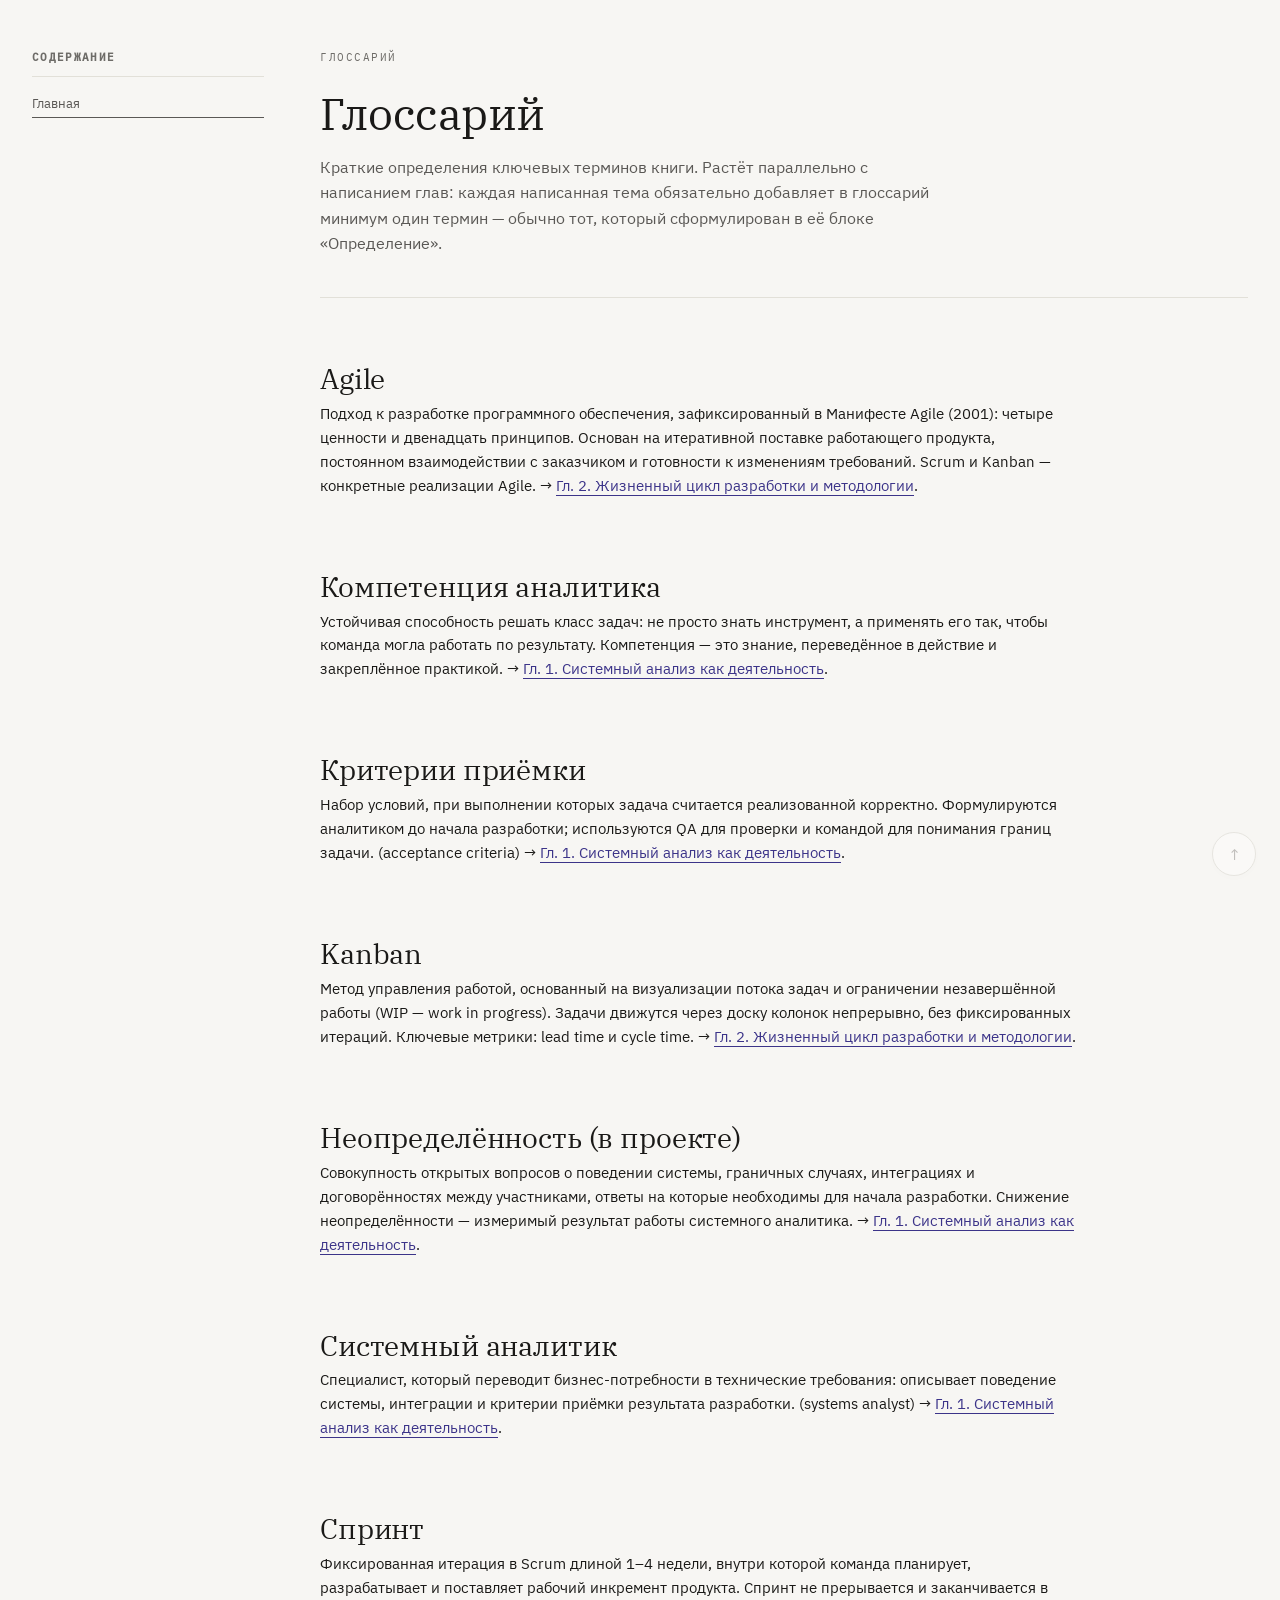
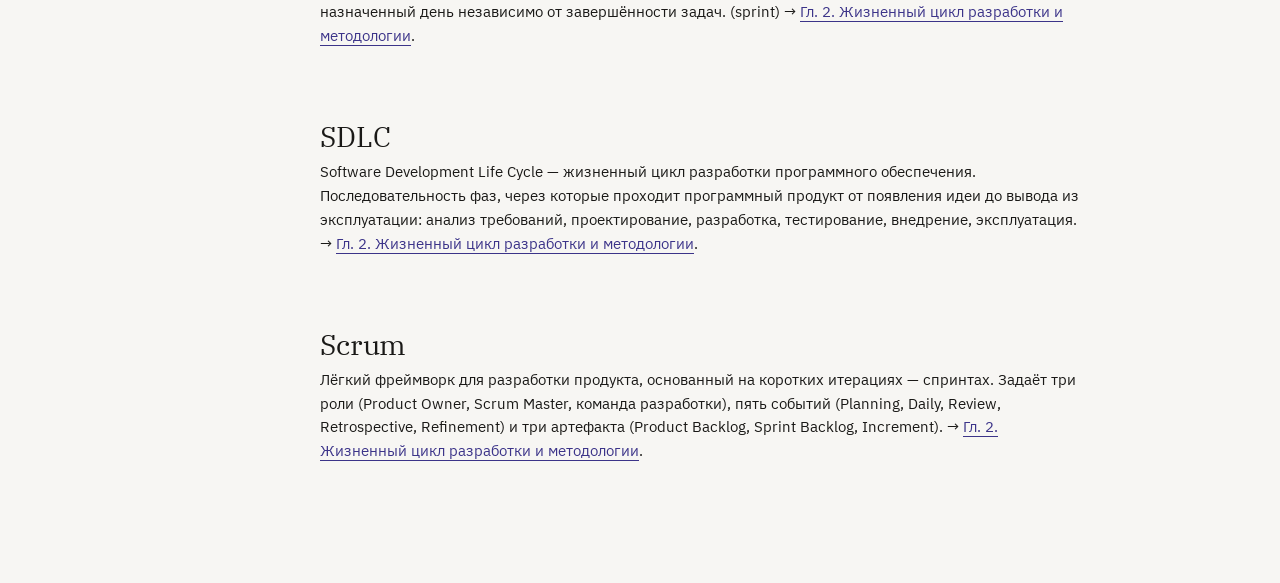
==== commit d38219f6: "глава: написана глава 02 — SDLC и методологии Четыре темы: SDLC + классические модели (средний), Agi" ====
--- a/glossary.html
+++ b/glossary.html
@@ -32,6 +32,13 @@
     </p>
   </header>
 
+    <!-- А -->
+
+  <section id="gloss-agile">
+    <h2>Agile</h2>
+    <p>Подход к разработке программного обеспечения, зафиксированный в Манифесте Agile (2001): четыре ценности и двенадцать принципов. Основан на итеративной поставке работающего продукта, постоянном взаимодействии с заказчиком и готовности к изменениям требований. Scrum и Kanban — конкретные реализации Agile. → <a href="chapters/02-sdlc.html#ch02-agile">Гл. 2. Жизненный цикл разработки и методологии</a>.</p>
+  </section>
+
   <!-- К -->
 
   <section id="gloss-competency">
@@ -42,6 +49,11 @@
   <section id="gloss-acceptance-criteria">
     <h2>Критерии приёмки</h2>
     <p>Набор условий, при выполнении которых задача считается реализованной корректно. Формулируются аналитиком до начала разработки; используются QA для проверки и командой для понимания границ задачи. (acceptance criteria) → <a href="chapters/01-role.html#ch01-role">Гл. 1. Системный анализ как деятельность</a>.</p>
+  </section>
+
+    <section id="gloss-kanban">
+    <h2>Kanban</h2>
+    <p>Метод управления работой, основанный на визуализации потока задач и ограничении незавершённой работы (WIP — work in progress). Задачи движутся через доску колонок непрерывно, без фиксированных итераций. Ключевые метрики: lead time и cycle time. → <a href="chapters/02-sdlc.html#ch02-kanban">Гл. 2. Жизненный цикл разработки и методологии</a>.</p>
   </section>
 
   <!-- Н -->
@@ -58,6 +70,21 @@
     <p>Специалист, который переводит бизнес-потребности в технические требования: описывает поведение системы, интеграции и критерии приёмки результата разработки. (systems analyst) → <a href="chapters/01-role.html#ch01-adjacent-roles">Гл. 1. Системный анализ как деятельность</a>.</p>
   </section>
 
+  <section id="gloss-sprint">
+    <h2>Спринт</h2>
+    <p>Фиксированная итерация в Scrum длиной 1–4 недели, внутри которой команда планирует, разрабатывает и поставляет рабочий инкремент продукта. Спринт не прерывается и заканчивается в назначенный день независимо от завершённости задач. (sprint) → <a href="chapters/02-sdlc.html#ch02-scrum">Гл. 2. Жизненный цикл разработки и методологии</a>.</p>
+  </section>
+
+  <section id="gloss-sdlc">
+    <h2>SDLC</h2>
+    <p>Software Development Life Cycle — жизненный цикл разработки программного обеспечения. Последовательность фаз, через которые проходит программный продукт от появления идеи до вывода из эксплуатации: анализ требований, проектирование, разработка, тестирование, внедрение, эксплуатация. → <a href="chapters/02-sdlc.html#ch02-sdlc">Гл. 2. Жизненный цикл разработки и методологии</a>.</p>
+  </section>
+
+  <section id="gloss-scrum">
+    <h2>Scrum</h2>
+    <p>Лёгкий фреймворк для разработки продукта, основанный на коротких итерациях — спринтах. Задаёт три роли (Product Owner, Scrum Master, команда разработки), пять событий (Planning, Daily, Review, Retrospective, Refinement) и три артефакта (Product Backlog, Sprint Backlog, Increment). → <a href="chapters/02-sdlc.html#ch02-scrum">Гл. 2. Жизненный цикл разработки и методологии</a>.</p>
+  </section>
+
 </article>
 
 </main>
